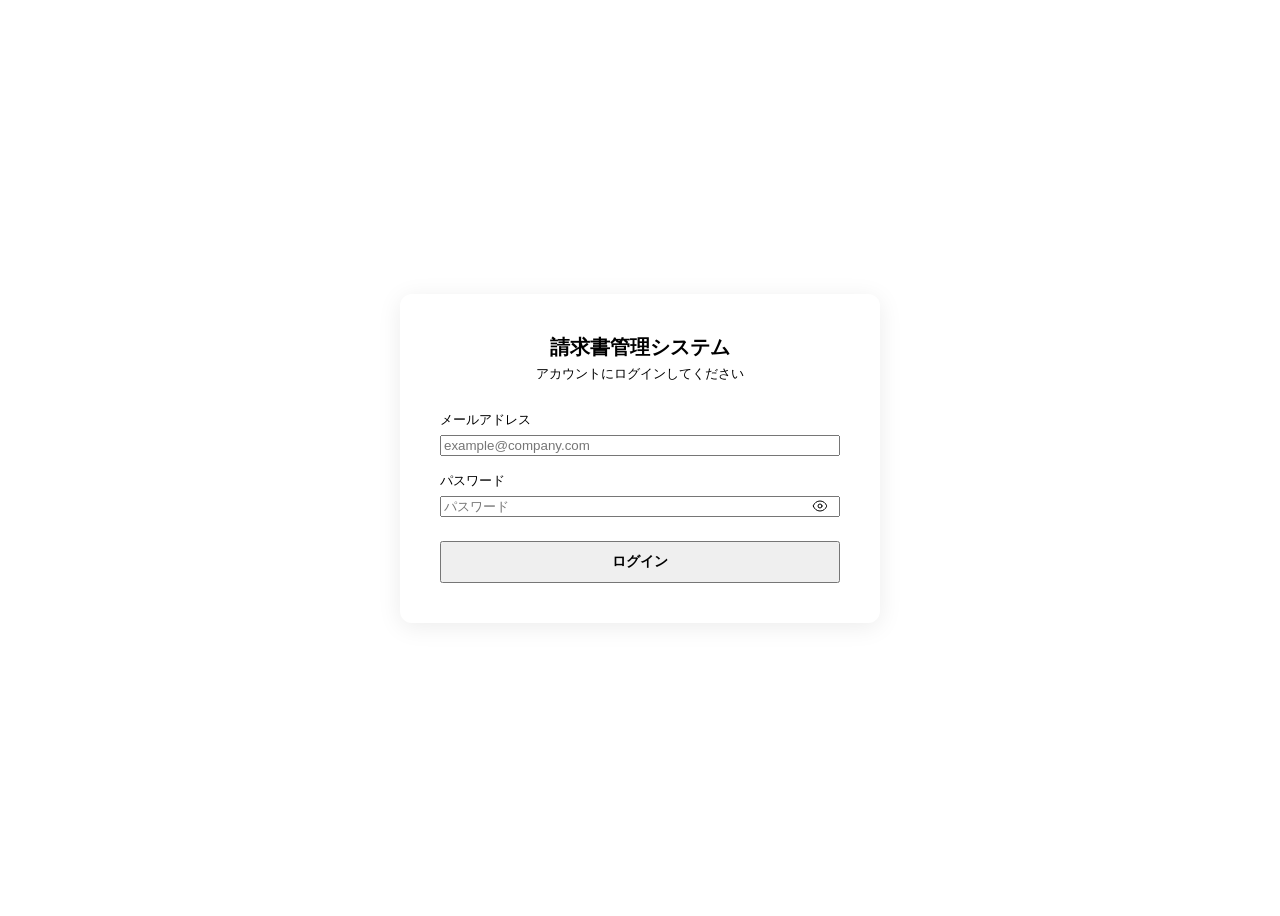
==== app/static/login.html @ 3f7192f5 "feat: add JWT authentication and user management - JWT login/logout with bcrypt password hashing (re" ====
<!DOCTYPE html>
<html lang="ja">
<head>
  <meta charset="UTF-8" />
  <meta name="viewport" content="width=device-width, initial-scale=1.0" />
  <title>ログイン — 請求書管理</title>
  <link rel="stylesheet" href="/static/css/style.css" />
  <style>
    body { display:flex; align-items:center; justify-content:center; min-height:100vh; background:var(--bg); }
    .login-card {
      background:var(--surface); border:1px solid var(--border); border-radius:12px;
      padding:40px; width:100%; max-width:400px; box-shadow:0 4px 24px rgba(0,0,0,.08);
    }
    .login-logo { text-align:center; margin-bottom:28px; }
    .login-logo h1 { font-size:20px; font-weight:700; color:var(--text); margin:0; }
    .login-logo p  { font-size:13px; color:var(--text-muted); margin:4px 0 0; }
    .login-card .form-group { margin-bottom:16px; }
    .login-card label { display:block; font-size:13px; font-weight:500; margin-bottom:6px; color:var(--text); }
    .login-card input { width:100%; box-sizing:border-box; }
    .login-btn { width:100%; margin-top:8px; padding:10px; font-size:14px; font-weight:600; }
    #login-error { display:none; color:var(--danger,#e53e3e); font-size:13px; margin-top:8px; text-align:center; }
    .pw-wrap { position:relative; }
    .pw-wrap input { padding-right:40px; }
    .pw-toggle { position:absolute; right:10px; top:50%; transform:translateY(-50%); background:none; border:none; cursor:pointer; padding:2px; color:var(--text-muted); display:flex; align-items:center; }
  </style>
</head>
<body>
  <div class="login-card">
    <div class="login-logo">
      <h1>請求書管理システム</h1>
      <p>アカウントにログインしてください</p>
    </div>
    <form id="login-form" onsubmit="return false;">
      <div class="form-group">
        <label>メールアドレス</label>
        <input type="email" id="login-email" placeholder="example@company.com" autocomplete="email" required />
      </div>
      <div class="form-group">
        <label>パスワード</label>
        <div class="pw-wrap">
          <input type="password" id="login-password" placeholder="パスワード" autocomplete="current-password" required />
          <button type="button" class="pw-toggle" onclick="togglePw('login-password', this)" tabindex="-1">
            <svg id="login-pw-eye" xmlns="http://www.w3.org/2000/svg" width="16" height="16" fill="none" viewBox="0 0 24 24" stroke-width="1.5" stroke="currentColor"><path stroke-linecap="round" stroke-linejoin="round" d="M2.036 12.322a1.012 1.012 0 0 1 0-.639C3.423 7.51 7.36 4.5 12 4.5c4.638 0 8.573 3.007 9.963 7.178.07.207.07.431 0 .639C20.577 16.49 16.64 19.5 12 19.5c-4.638 0-8.573-3.007-9.963-7.178Z"/><path stroke-linecap="round" stroke-linejoin="round" d="M15 12a3 3 0 1 1-6 0 3 3 0 0 1 6 0Z"/></svg>
          </button>
        </div>
      </div>
      <p id="login-error"></p>
      <button type="submit" class="btn btn-primary login-btn" id="login-btn">ログイン</button>
    </form>
  </div>
  <script>
    function togglePw(inputId, btn) {
      const input = document.getElementById(inputId);
      const showing = input.type === "text";
      input.type = showing ? "password" : "text";
      btn.innerHTML = showing
        ? `<svg xmlns="http://www.w3.org/2000/svg" width="16" height="16" fill="none" viewBox="0 0 24 24" stroke-width="1.5" stroke="currentColor"><path stroke-linecap="round" stroke-linejoin="round" d="M2.036 12.322a1.012 1.012 0 0 1 0-.639C3.423 7.51 7.36 4.5 12 4.5c4.638 0 8.573 3.007 9.963 7.178.07.207.07.431 0 .639C20.577 16.49 16.64 19.5 12 19.5c-4.638 0-8.573-3.007-9.963-7.178Z"/><path stroke-linecap="round" stroke-linejoin="round" d="M15 12a3 3 0 1 1-6 0 3 3 0 0 1 6 0Z"/></svg>`
        : `<svg xmlns="http://www.w3.org/2000/svg" width="16" height="16" fill="none" viewBox="0 0 24 24" stroke-width="1.5" stroke="currentColor"><path stroke-linecap="round" stroke-linejoin="round" d="M3.98 8.223A10.477 10.477 0 0 0 1.934 12C3.226 16.338 7.244 19.5 12 19.5c.993 0 1.953-.138 2.863-.395M6.228 6.228A10.451 10.451 0 0 1 12 4.5c4.756 0 8.773 3.162 10.065 7.498a10.522 10.522 0 0 1-4.293 5.774M6.228 6.228 3 3m3.228 3.228 3.65 3.65m7.894 7.894L21 21m-3.228-3.228-3.65-3.65m0 0a3 3 0 1 0-4.243-4.243m4.242 4.242L9.88 9.88"/></svg>`;
    }

    // Already logged in → redirect
    if (localStorage.getItem("auth_token")) {
      window.location.replace("/invoices");
    }

    document.getElementById("login-form").addEventListener("submit", async () => {
      const email    = document.getElementById("login-email").value.trim();
      const password = document.getElementById("login-password").value;
      const errEl    = document.getElementById("login-error");
      const btn      = document.getElementById("login-btn");

      errEl.style.display = "none";
      btn.disabled = true;
      btn.textContent = "ログイン中...";

      try {
        const res = await fetch("/api/auth/login", {
          method: "POST",
          headers: { "Content-Type": "application/json" },
          body: JSON.stringify({ email, password }),
        });
        const data = await res.json();
        if (!res.ok) throw new Error(data.detail || "ログインに失敗しました");

        localStorage.setItem("auth_token", data.access_token);
        localStorage.setItem("auth_user",  JSON.stringify(data.user));
        window.location.replace("/invoices");
      } catch (e) {
        errEl.textContent = e.message;
        errEl.style.display = "block";
        btn.disabled = false;
        btn.textContent = "ログイン";
      }
    });
  </script>
</body>
</html>
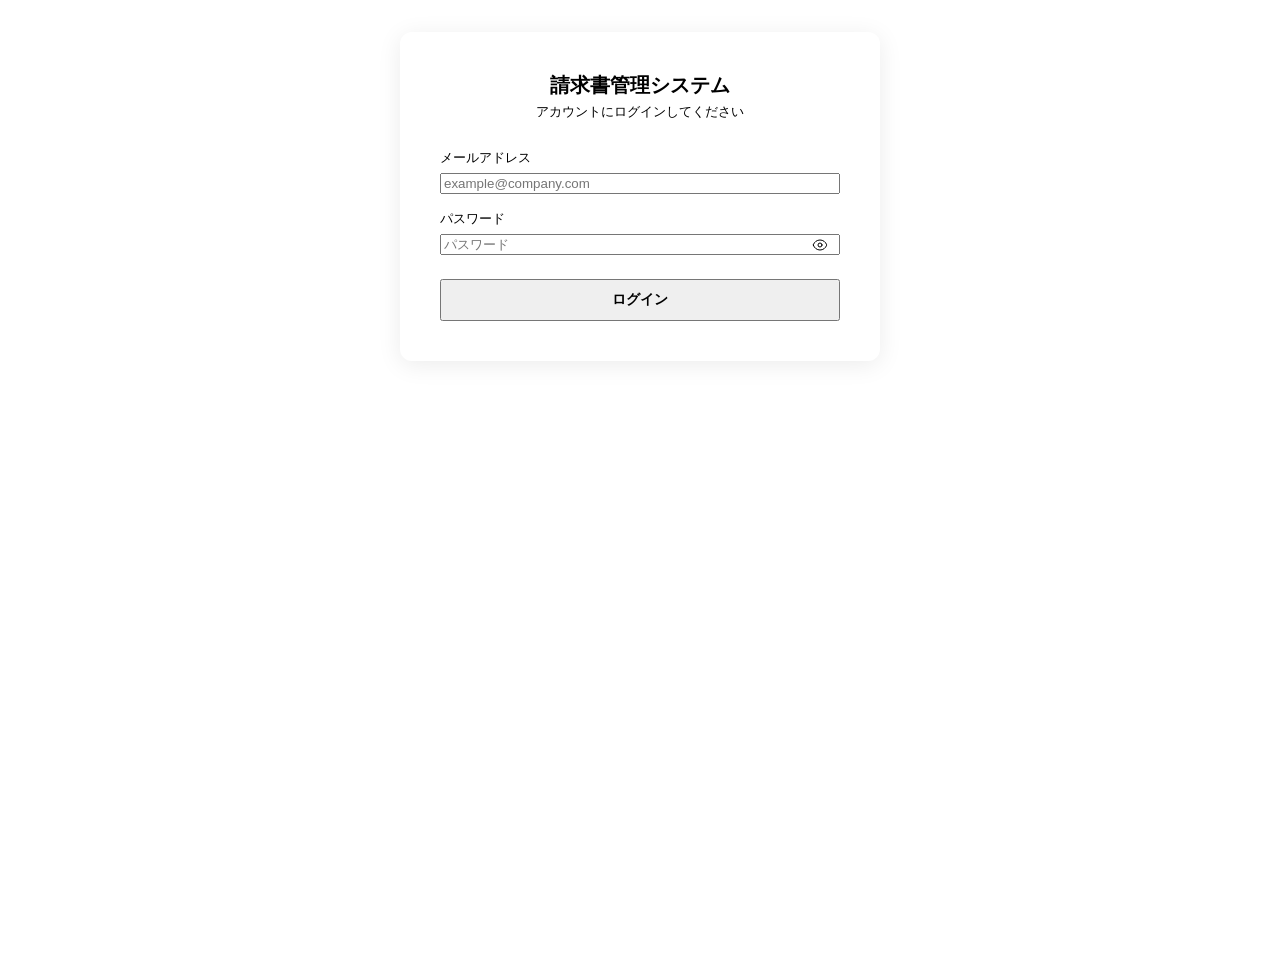
==== commit 8c86f6d6: "fix: prevent horizontal scroll on mobile - Add html { overflow-x: hidden } globally - Add min-width:" ====
--- a/app/static/login.html
+++ b/app/static/login.html
@@ -6,7 +6,8 @@
   <title>ログイン — 請求書管理</title>
   <link rel="stylesheet" href="/static/css/style.css" />
   <style>
-    body { display:flex; align-items:center; justify-content:center; min-height:100vh; background:var(--bg); }
+    html, body { overflow-x: hidden; }
+    body { display:flex; align-items:flex-start; justify-content:center; min-height:100vh; background:var(--bg); padding:24px 16px; }
     .login-card {
       background:var(--surface); border:1px solid var(--border); border-radius:12px;
       padding:40px; width:100%; max-width:400px; box-shadow:0 4px 24px rgba(0,0,0,.08);
@@ -17,7 +18,7 @@
     .login-card .form-group { margin-bottom:16px; }
     .login-card label { display:block; font-size:13px; font-weight:500; margin-bottom:6px; color:var(--text); }
     .login-card input { width:100%; box-sizing:border-box; }
-    .login-btn { width:100%; margin-top:8px; padding:10px; font-size:14px; font-weight:600; }
+    .login-btn { width:100%; margin-top:8px; padding:10px; font-size:14px; font-weight:600; justify-content:center; }
     #login-error { display:none; color:var(--danger,#e53e3e); font-size:13px; margin-top:8px; text-align:center; }
     .pw-wrap { position:relative; }
     .pw-wrap input { padding-right:40px; }
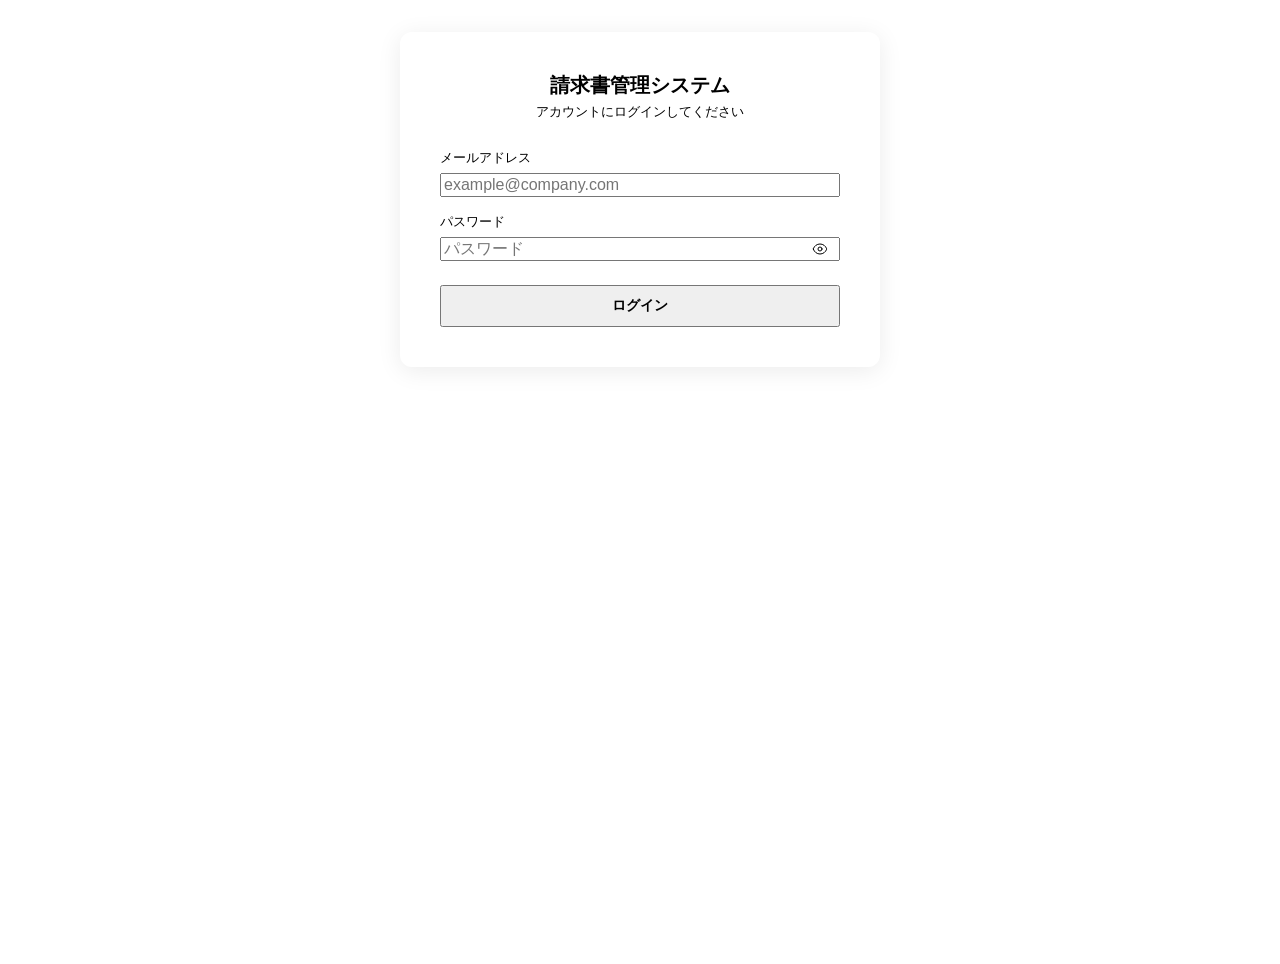
==== commit 60e1d2c1: "fix: prevent iOS zoom on input focus by setting font-size to 16px iOS auto-zooms when input/select/t" ====
--- a/app/static/login.html
+++ b/app/static/login.html
@@ -17,7 +17,7 @@
     .login-logo p  { font-size:13px; color:var(--text-muted); margin:4px 0 0; }
     .login-card .form-group { margin-bottom:16px; }
     .login-card label { display:block; font-size:13px; font-weight:500; margin-bottom:6px; color:var(--text); }
-    .login-card input { width:100%; box-sizing:border-box; }
+    .login-card input { width:100%; box-sizing:border-box; font-size:16px; }
     .login-btn { width:100%; margin-top:8px; padding:10px; font-size:14px; font-weight:600; justify-content:center; }
     #login-error { display:none; color:var(--danger,#e53e3e); font-size:13px; margin-top:8px; text-align:center; }
     .pw-wrap { position:relative; }
